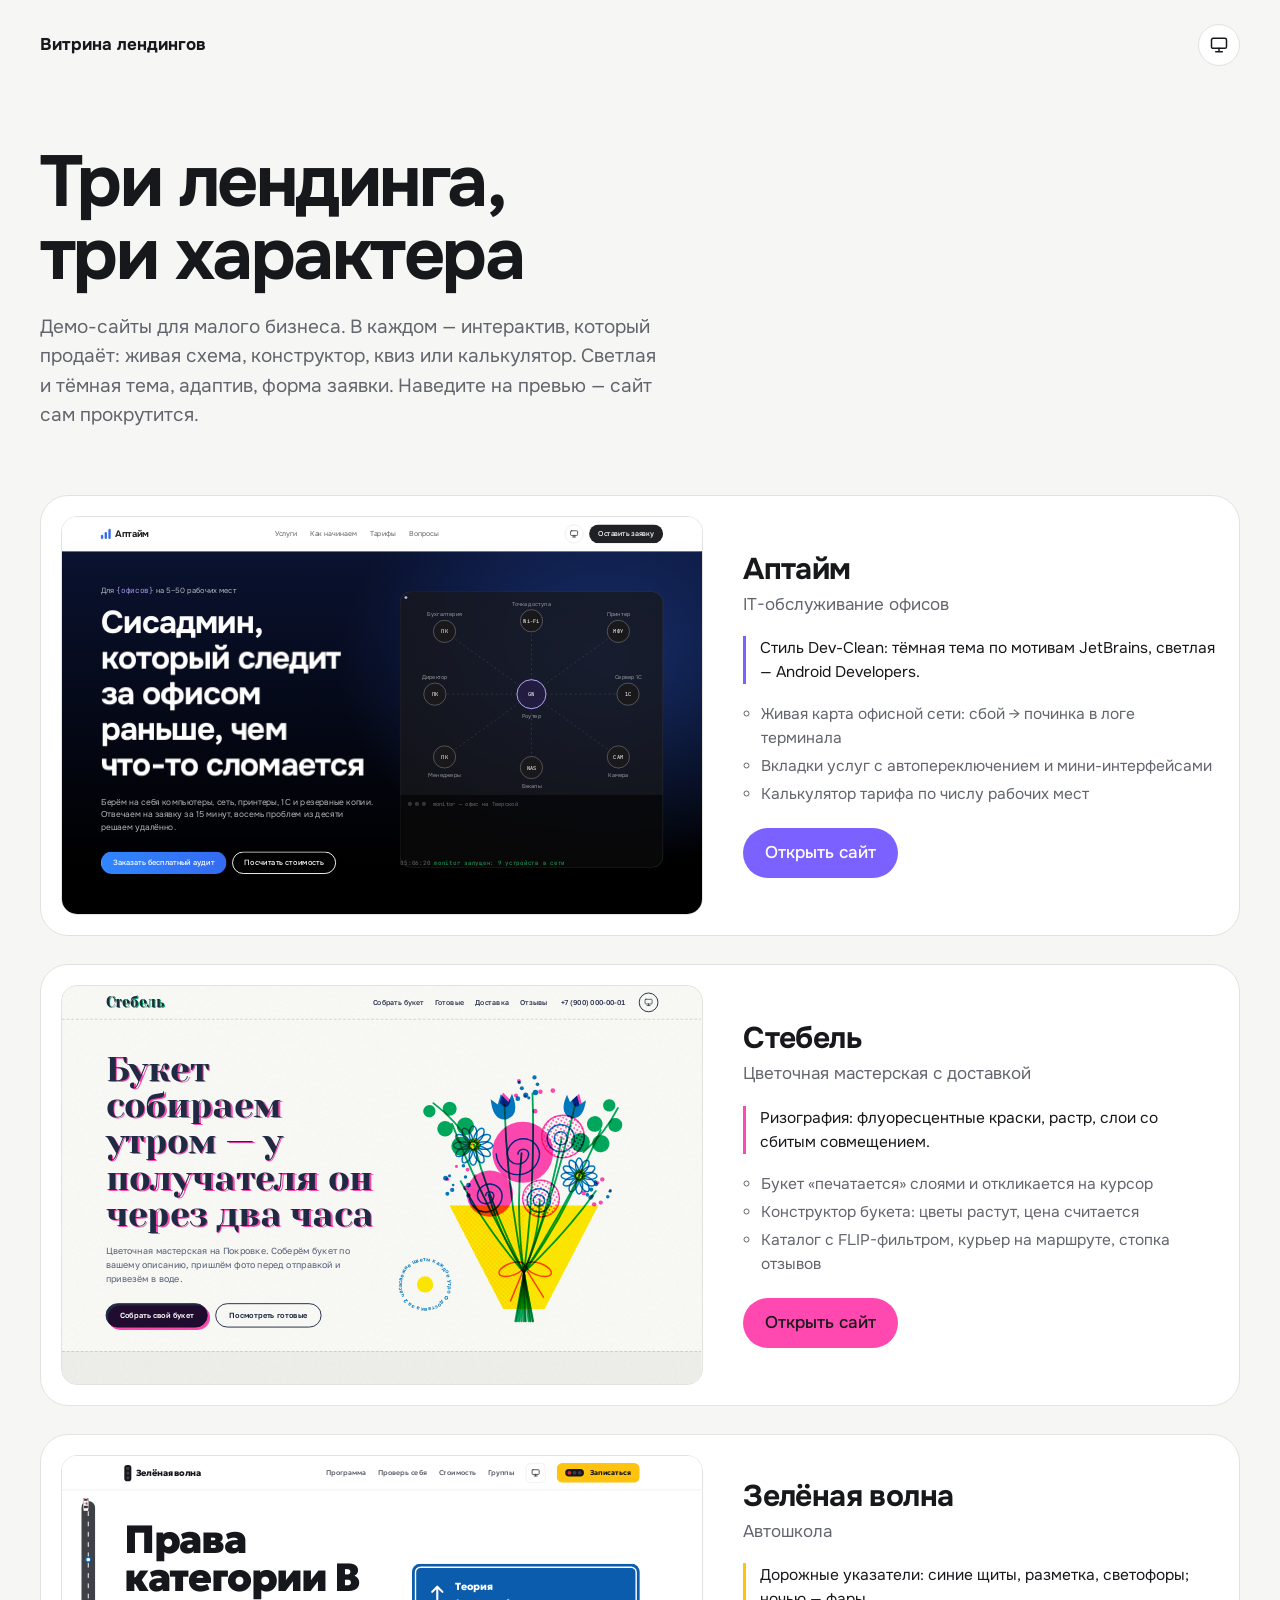
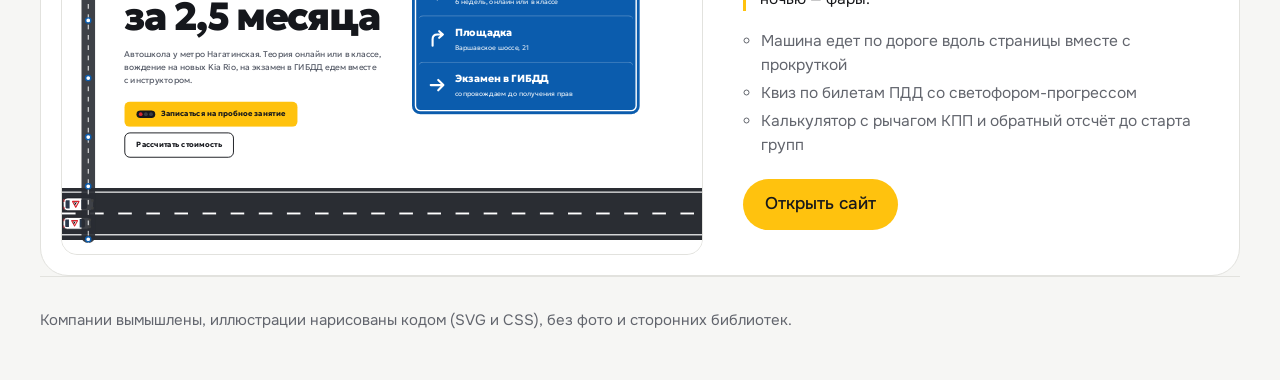
==== index.html @ 1d946eed "Витрина из трёх лендингов: IT-обслуживание, цветочная мастерская, автошкола Общие модули темы, анима" ====
<!doctype html>
<html lang="ru" data-theme="light">
<head>
  <meta charset="utf-8">
  <meta name="viewport" content="width=device-width, initial-scale=1">
  <title>Лендинги с анимацией — витрина работ</title>
  <meta name="description" content="Три демо-лендинга в разных стилях: IT-обслуживание офисов, цветочная мастерская и автошкола. Живые анимации, конструктор, квиз, калькуляторы, светлая и тёмная тема.">
  <script>document.documentElement.classList.add('js');!function(){var m='system';try{m=localStorage.getItem('ls-theme')||'system'}catch(e){}var d=m==='dark'||(m==='system'&&matchMedia('(prefers-color-scheme: dark)').matches);document.documentElement.dataset.theme=d?'dark':'light';document.documentElement.dataset.themeMode=m}()</script>
  <link rel="icon" href="data:image/svg+xml,%3Csvg xmlns='http://www.w3.org/2000/svg' viewBox='0 0 32 32'%3E%3Crect x='2' y='2' width='12' height='28' rx='4' fill='%237b61ff'/%3E%3Crect x='18' y='2' width='12' height='12' rx='4' fill='%23ff48b0'/%3E%3Crect x='18' y='18' width='12' height='12' rx='4' fill='%23ffc20e'/%3E%3C/svg%3E">
  <link rel="preconnect" href="https://fonts.googleapis.com">
  <link rel="preconnect" href="https://fonts.gstatic.com" crossorigin>
  <link href="https://fonts.googleapis.com/css2?family=Onest:wght@400;500;700&display=swap" rel="stylesheet">
  <link rel="stylesheet" href="shared/base.css">
  <style>
    :root {
      --bg: #f6f6f4;
      --surface: #ffffff;
      --text: #17181b;
      --text-2: #62656d;
      --line: #e2e2de;
      color-scheme: light;
    }

    [data-theme=dark] {
      --bg: #101113;
      --surface: #1a1b1e;
      --text: #f3f3f1;
      --text-2: #a3a5ab;
      --line: #2a2b2f;
      color-scheme: dark;
    }

    body {
      background: var(--bg);
      color: var(--text);
      font-family: 'Onest', system-ui, sans-serif;
      font-size: 17px;
      line-height: 1.55;
    }

    .wrap {
      width: min(1200px, 100% - 32px);
      margin-inline: auto;
    }

    .top {
      display: flex;
      justify-content: space-between;
      align-items: center;
      padding: 24px 0;
    }

    .top p {
      font-weight: 700;
    }

    .theme-btn {
      width: 42px;
      height: 42px;
      display: grid;
      place-items: center;
      border-radius: 50%;
      border: 1px solid var(--line);
      background: var(--surface);
    }

    .theme-btn svg {
      width: 20px;
      height: 20px;
      fill: none;
      stroke: currentColor;
      stroke-width: 1.8;
      stroke-linecap: round;
    }

    .intro {
      padding: 56px 0 64px;
      max-width: 760px;
    }

    h1 {
      font-size: clamp(38px, 6vw, 72px);
      line-height: 1.02;
      letter-spacing: -.035em;
      font-weight: 700;
    }

    .intro p {
      margin-top: 20px;
      font-size: 19px;
      color: var(--text-2);
      max-width: 36em;
    }

    .works {
      list-style: none;
      padding: 0 0 96px;
      display: grid;
      gap: 28px;
    }

    .work {
      display: grid;
      grid-template-columns: 1.35fr 1fr;
      gap: 40px;
      align-items: center;
      padding: 20px;
      border-radius: 28px;
      background: var(--surface);
      border: 1px solid var(--line);
    }

    /* Живое превью: настоящий сайт в уменьшенном окне */
    .preview {
      position: relative;
      display: block;
      aspect-ratio: 1366 / 850;
      border-radius: 16px;
      overflow: hidden;
      background: var(--bg);
      border: 1px solid var(--line);
    }

    .preview iframe {
      position: absolute;
      top: 0;
      left: 0;
      width: 1366px;
      height: 850px;
      border: 0;
      transform-origin: 0 0;
      transform: scale(var(--k, .5));
      pointer-events: none;
    }

    .preview::after {
      content: 'Открыть сайт';
      position: absolute;
      right: 14px;
      bottom: 14px;
      padding: 8px 16px;
      border-radius: 999px;
      background: var(--text);
      color: var(--bg);
      font-size: 14px;
      font-weight: 500;
      opacity: 0;
      transform: translateY(8px);
      transition: opacity .25s, transform .25s;
    }

    .work:hover .preview::after,
    .preview:focus-visible::after {
      opacity: 1;
      transform: none;
    }

    .work h2 {
      font-size: 30px;
      letter-spacing: -.02em;
      line-height: 1.1;
    }

    .niche {
      margin-top: 6px;
      color: var(--text-2);
    }

    .style {
      margin-top: 18px;
      padding-left: 14px;
      border-left: 3px solid var(--accent);
      font-size: 15.5px;
    }

    .features {
      margin-top: 18px;
      padding-left: 18px;
      color: var(--text-2);
      font-size: 15.5px;
      display: grid;
      gap: 4px;
    }

    .work a.go {
      display: inline-block;
      margin-top: 22px;
      padding: 12px 22px;
      border-radius: 999px;
      background: var(--accent);
      color: #fff;
      font-weight: 500;
      text-decoration: none;
    }

    .work:nth-child(2) a.go,
    .work:nth-child(3) a.go {
      color: #17181b;
    }

    .foot {
      padding: 32px 0 48px;
      border-top: 1px solid var(--line);
      color: var(--text-2);
      font-size: 15px;
    }

    @media (max-width: 860px) {
      .work {
        grid-template-columns: 1fr;
        gap: 20px;
      }
    }
  </style>
</head>
<body>
  <div class="wrap">
    <header class="top">
      <p>Витрина лендингов</p>
      <button class="theme-btn" type="button" data-theme-toggle>
        <svg class="ico ico-system" viewBox="0 0 24 24" aria-hidden="true"><rect x="3" y="4" width="18" height="12" rx="2"/><path d="M8 20h8M12 16v4"/></svg>
        <svg class="ico ico-light" viewBox="0 0 24 24" aria-hidden="true"><circle cx="12" cy="12" r="4"/><path d="M12 2v2M12 20v2M4.9 4.9l1.4 1.4M17.7 17.7l1.4 1.4M2 12h2M20 12h2M4.9 19.1l1.4-1.4M17.7 6.3l1.4-1.4"/></svg>
        <svg class="ico ico-dark" viewBox="0 0 24 24" aria-hidden="true"><path d="M20 14.5A8 8 0 0 1 9.5 4a8 8 0 1 0 10.5 10.5z"/></svg>
      </button>
    </header>

    <section class="intro">
      <h1>Три лендинга, три характера</h1>
      <p>Демо-сайты для малого бизнеса. В каждом — интерактив, который продаёт: живая схема, конструктор, квиз или калькулятор. Светлая и тёмная тема, адаптив, форма заявки. Наведите на превью — сайт сам прокрутится.</p>
    </section>

    <ul class="works" role="list">
      <li class="work" style="--accent:#7b61ff">
        <a class="preview" href="it-office/" aria-label="Открыть сайт «Аптайм»"><iframe src="it-office/" title="Превью сайта «Аптайм»" loading="lazy" tabindex="-1"></iframe></a>
        <div>
          <h2>Аптайм</h2>
          <p class="niche">IT-обслуживание офисов</p>
          <p class="style">Стиль Dev-Clean: тёмная тема по мотивам JetBrains, светлая — Android Developers.</p>
          <ul class="features">
            <li>Живая карта офисной сети: сбой → починка в логе терминала</li>
            <li>Вкладки услуг с автопереключением и мини-интерфейсами</li>
            <li>Калькулятор тарифа по числу рабочих мест</li>
          </ul>
          <a class="go" href="it-office/">Открыть сайт</a>
        </div>
      </li>
      <li class="work" style="--accent:#ff48b0">
        <a class="preview" href="flowers/" aria-label="Открыть сайт «Стебель»"><iframe src="flowers/" title="Превью сайта «Стебель»" loading="lazy" tabindex="-1"></iframe></a>
        <div>
          <h2>Стебель</h2>
          <p class="niche">Цветочная мастерская с доставкой</p>
          <p class="style">Ризография: флуоресцентные краски, растр, слои со сбитым совмещением.</p>
          <ul class="features">
            <li>Букет «печатается» слоями и откликается на курсор</li>
            <li>Конструктор букета: цветы растут, цена считается</li>
            <li>Каталог с FLIP-фильтром, курьер на маршруте, стопка отзывов</li>
          </ul>
          <a class="go" href="flowers/">Открыть сайт</a>
        </div>
      </li>
      <li class="work" style="--accent:#ffc20e">
        <a class="preview" href="driving-school/" aria-label="Открыть сайт «Зелёная волна»"><iframe src="driving-school/" title="Превью сайта «Зелёная волна»" loading="lazy" tabindex="-1"></iframe></a>
        <div>
          <h2>Зелёная волна</h2>
          <p class="niche">Автошкола</p>
          <p class="style">Дорожные указатели: синие щиты, разметка, светофоры; ночью — фары.</p>
          <ul class="features">
            <li>Машина едет по дороге вдоль страницы вместе с прокруткой</li>
            <li>Квиз по билетам ПДД со светофором-прогрессом</li>
            <li>Калькулятор с рычагом КПП и обратный отсчёт до старта групп</li>
          </ul>
          <a class="go" href="driving-school/">Открыть сайт</a>
        </div>
      </li>
    </ul>

    <footer class="foot">
      <p>Компании вымышлены, иллюстрации нарисованы кодом (SVG и CSS), без фото и сторонних библиотек.</p>
    </footer>
  </div>

  <script src="shared/theme.js"></script>
  <script>
    (function () {
      'use strict';
      var reduce = matchMedia('(prefers-reduced-motion: reduce)').matches;

      // Масштаб превью под ширину рамки
      function fit() {
        document.querySelectorAll('.preview').forEach(function (p) {
          p.style.setProperty('--k', p.clientWidth / 1366);
        });
      }
      addEventListener('resize', fit);
      fit();

      // При наведении превью плавно прокручивает страницу сайта вниз, при уходе — возвращает
      document.querySelectorAll('.work').forEach(function (work) {
        var frame = work.querySelector('iframe');
        var raf = null;
        function run(dir) {
          cancelAnimationFrame(raf);
          var win;
          try { win = frame.contentWindow; } catch (e) { return; }
          if (!win || reduce) return;
          (function step() {
            var doc = win.document.documentElement;
            var max = doc.scrollHeight - win.innerHeight;
            var y = win.scrollY + (dir > 0 ? 5 : -40);
            win.scrollTo({ top: Math.max(0, Math.min(y, max)), behavior: 'instant' });
            if ((dir > 0 && y < max) || (dir < 0 && y > 0)) raf = requestAnimationFrame(step);
          })();
        }
        work.addEventListener('pointerenter', function () { run(1); });
        work.addEventListener('pointerleave', function () { run(-1); });
      });

      // Тема витрины → тема превью (у всех общий ключ в localStorage)
      document.addEventListener('themechange', function () {
        document.querySelectorAll('.preview iframe').forEach(function (f) {
          try {
            f.contentDocument.documentElement.dataset.theme = document.documentElement.dataset.theme;
            f.contentDocument.documentElement.dataset.themeMode = document.documentElement.dataset.themeMode;
          } catch (e) { /* превью ещё не загрузилось */ }
        });
      });
    })();
  </script>
</body>
</html>
---- shared/base.css ----
/* Общая база для всех лендингов: сброс стилей, доступность, служебные классы.
   Цвета, шрифты и характер — в style.css каждого сайта. */

*,
*::before,
*::after {
  box-sizing: border-box;
}

html {
  -webkit-text-size-adjust: 100%;
  scroll-behavior: smooth;
  scroll-padding-top: 88px;
}

body {
  margin: 0;
  min-height: 100vh;
  text-rendering: optimizeLegibility;
  -webkit-font-smoothing: antialiased;
  overflow-x: clip;
}

h1, h2, h3, h4, p, ul, ol, figure, blockquote, dl, dd {
  margin: 0;
}

/* Длинные русские слова переносим по слогам, а не рвём посреди слова */
h1, h2, h3 {
  hyphens: auto;
  overflow-wrap: break-word;
  text-wrap: balance;
}

p {
  text-wrap: pretty;
}

ul[role=list], ol[role=list] {
  list-style: none;
  padding: 0;
}

img, svg {
  display: block;
  max-width: 100%;
}

button, input, select, textarea {
  font: inherit;
  color: inherit;
}

button {
  cursor: pointer;
}

a {
  color: inherit;
}

:focus-visible {
  outline: 3px solid var(--focus, #346bf1);
  outline-offset: 3px;
  border-radius: 6px;
}

.sr-only {
  position: absolute;
  width: 1px;
  height: 1px;
  padding: 0;
  margin: -1px;
  overflow: hidden;
  clip: rect(0 0 0 0);
  white-space: nowrap;
  border: 0;
}

/* Honeypot-поле формы: людям не видно */
.hp {
  position: absolute;
  left: -9999px;
  width: 1px;
  height: 1px;
  overflow: hidden;
}

.split-word {
  display: inline-block;
}

.split-char {
  display: inline-block;
}

/* Без анимации смены темы у браузера: свою делает theme.js */
::view-transition-old(root),
::view-transition-new(root) {
  animation: none;
  mix-blend-mode: normal;
}

/* Иконки переключателя темы: видна иконка текущего режима */
[data-theme-toggle] .ico {
  display: none;
}

[data-theme-mode=system] [data-theme-toggle] .ico-system,
[data-theme-mode=light] [data-theme-toggle] .ico-light,
[data-theme-mode=dark] [data-theme-toggle] .ico-dark {
  display: block;
}

@media (prefers-reduced-motion: reduce) {
  html {
    scroll-behavior: auto;
  }

  *,
  *::before,
  *::after {
    animation-duration: .01ms !important;
    animation-iteration-count: 1 !important;
    transition-duration: .01ms !important;
  }
}
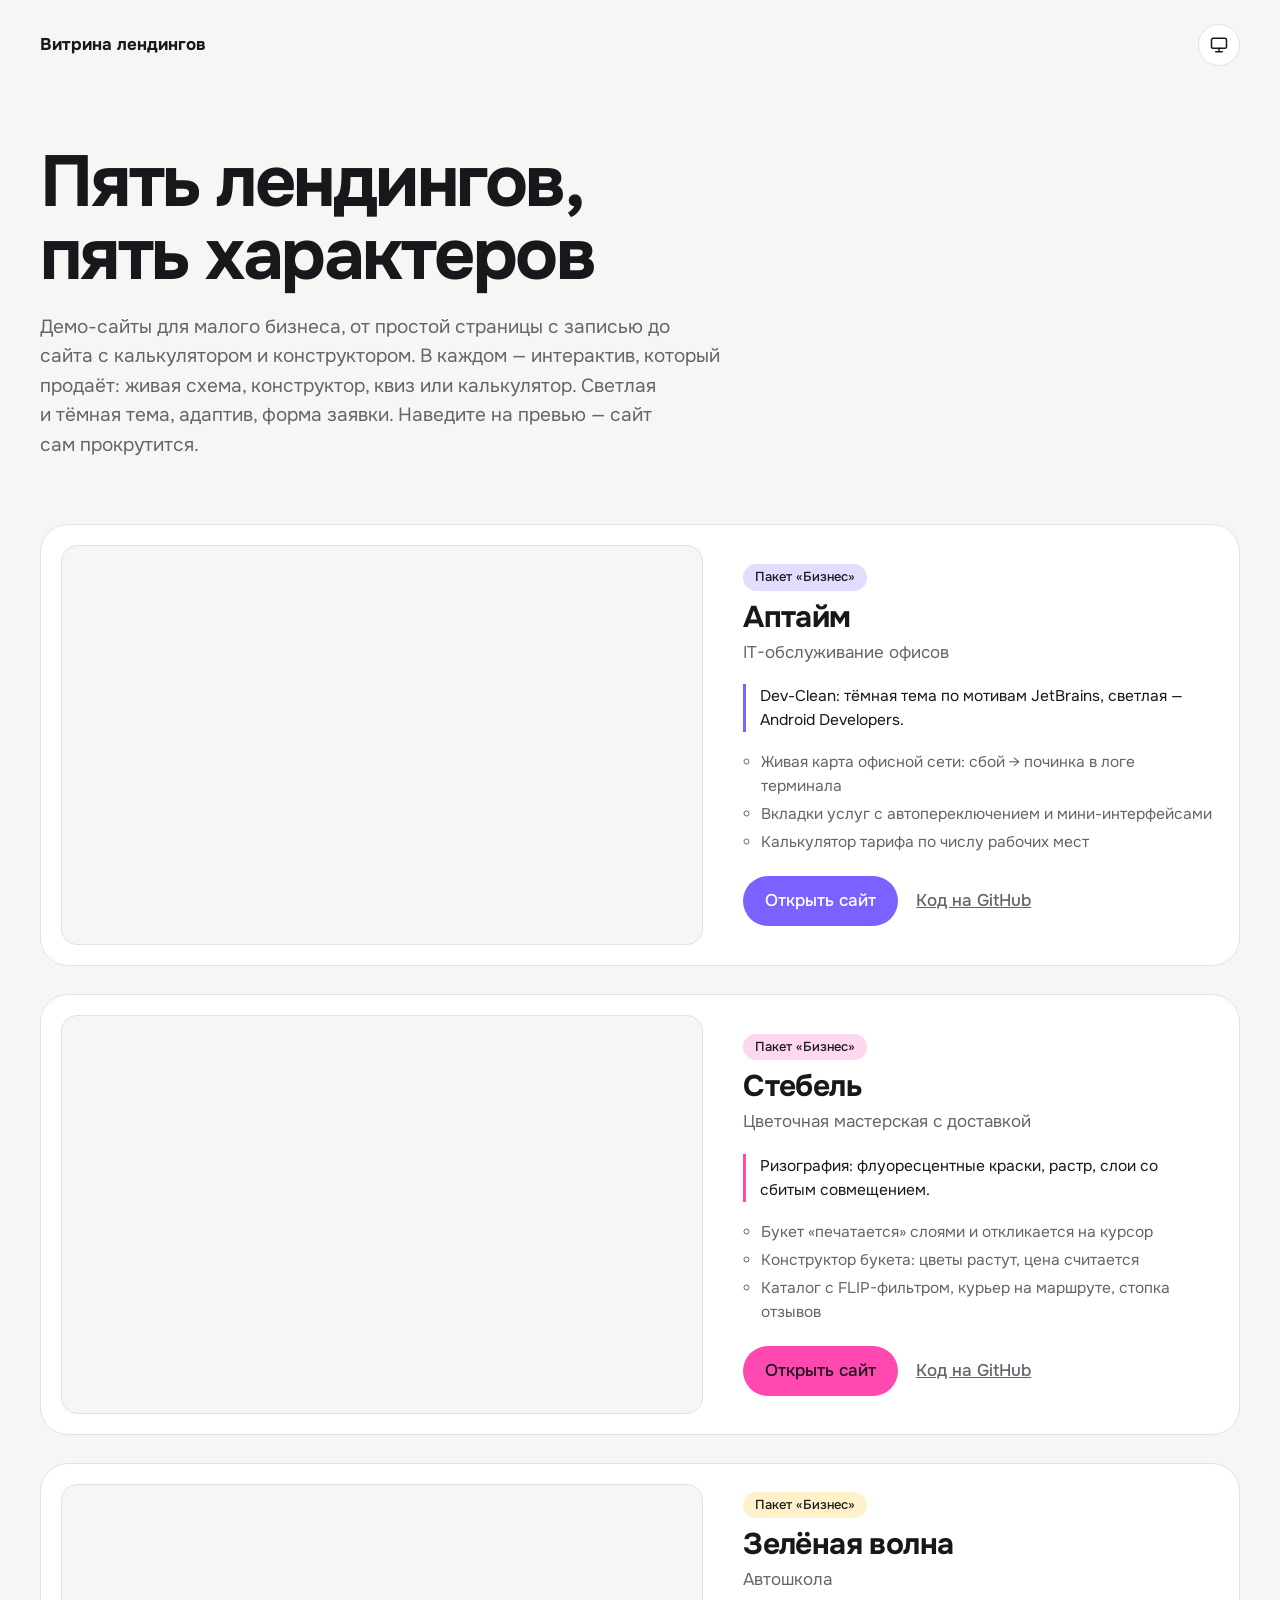
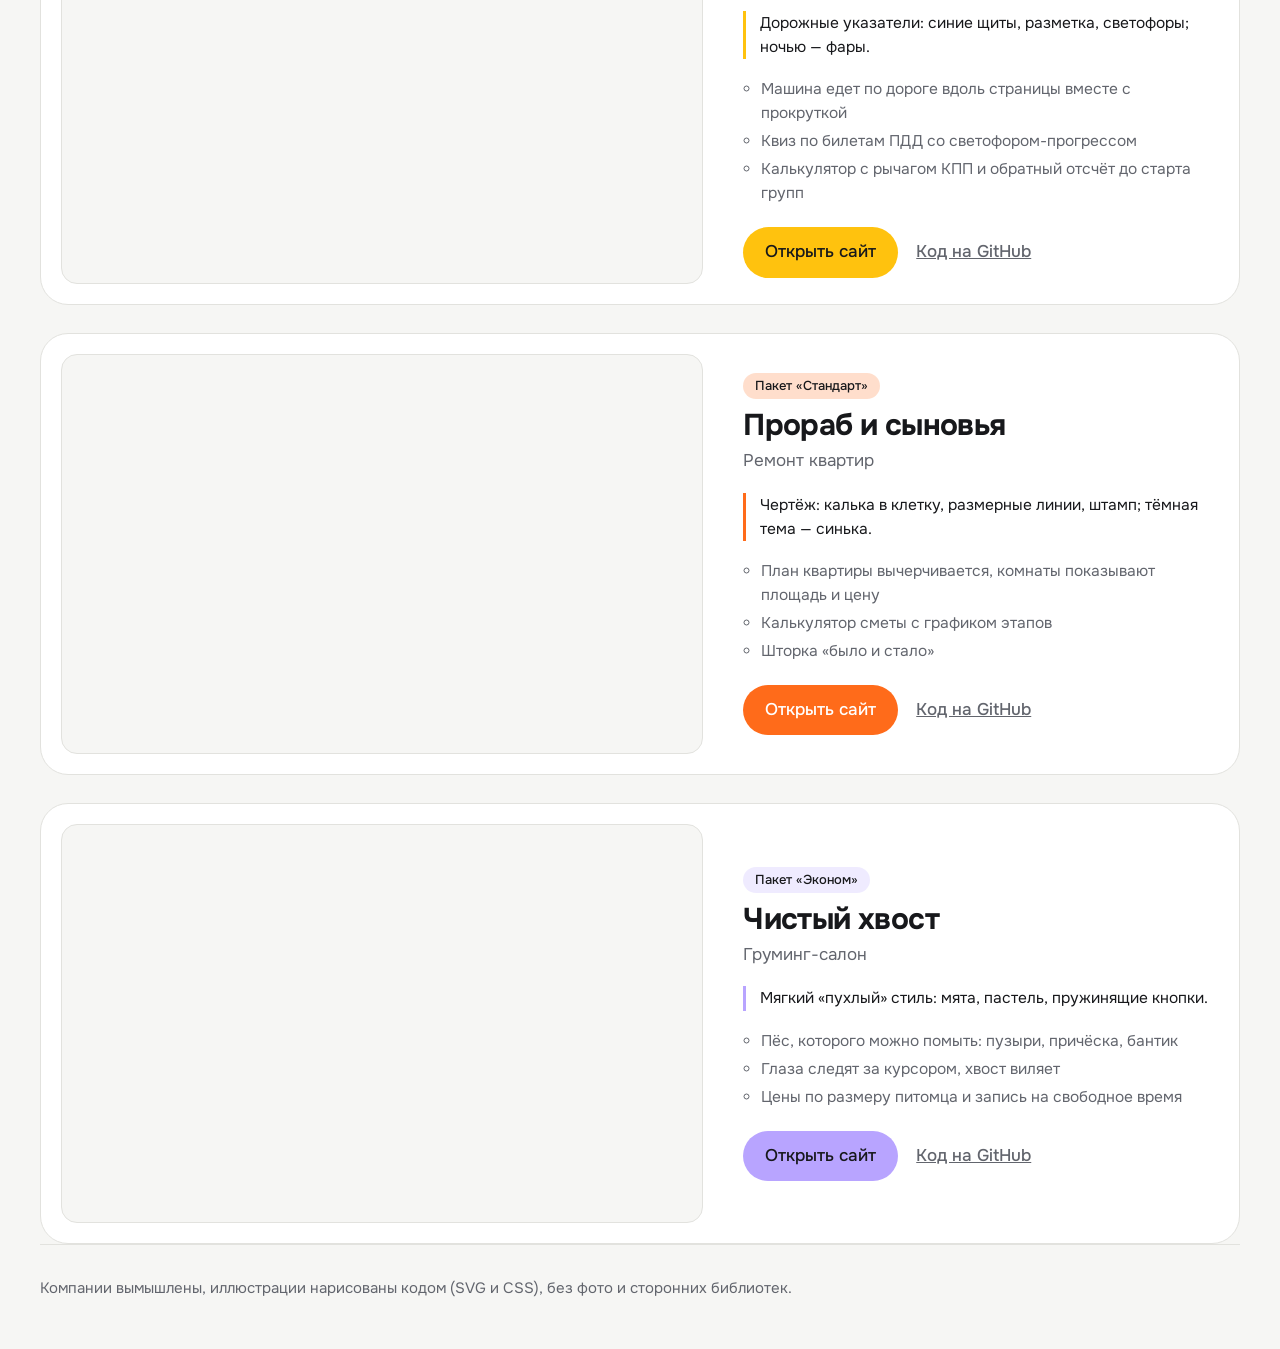
==== commit 9cc7586b: "Витрина ссылается на пять отдельных лендингов Сайты вынесены в свои репозитории с GitHub Pages; здес" ====
--- a/index.html
+++ b/index.html
@@ -4,7 +4,7 @@
   <meta charset="utf-8">
   <meta name="viewport" content="width=device-width, initial-scale=1">
   <title>Лендинги с анимацией — витрина работ</title>
-  <meta name="description" content="Три демо-лендинга в разных стилях: IT-обслуживание офисов, цветочная мастерская и автошкола. Живые анимации, конструктор, квиз, калькуляторы, светлая и тёмная тема.">
+  <meta name="description" content="Пять демо-лендингов в разных стилях: IT-обслуживание офисов, цветочная мастерская, автошкола, ремонт квартир и груминг-салон. Живые анимации, конструктор, квиз, калькуляторы, светлая и тёмная тема.">
   <script>document.documentElement.classList.add('js');!function(){var m='system';try{m=localStorage.getItem('ls-theme')||'system'}catch(e){}var d=m==='dark'||(m==='system'&&matchMedia('(prefers-color-scheme: dark)').matches);document.documentElement.dataset.theme=d?'dark':'light';document.documentElement.dataset.themeMode=m}()</script>
   <link rel="icon" href="data:image/svg+xml,%3Csvg xmlns='http://www.w3.org/2000/svg' viewBox='0 0 32 32'%3E%3Crect x='2' y='2' width='12' height='28' rx='4' fill='%237b61ff'/%3E%3Crect x='18' y='2' width='12' height='12' rx='4' fill='%23ff48b0'/%3E%3Crect x='18' y='18' width='12' height='12' rx='4' fill='%23ffc20e'/%3E%3C/svg%3E">
   <link rel="preconnect" href="https://fonts.googleapis.com">
@@ -182,20 +182,37 @@
       gap: 4px;
     }
 
+    .pack {
+      display: inline-block;
+      margin-bottom: 10px;
+      padding: 3px 12px;
+      border-radius: 999px;
+      font-size: 13px;
+      font-weight: 500;
+      background: color-mix(in srgb, var(--accent) 22%, transparent);
+    }
+
+    .links {
+      display: flex;
+      flex-wrap: wrap;
+      align-items: center;
+      gap: 18px;
+      margin-top: 22px;
+    }
+
+    .work a.code {
+      color: var(--text-2);
+      font-weight: 500;
+    }
+
     .work a.go {
       display: inline-block;
-      margin-top: 22px;
       padding: 12px 22px;
       border-radius: 999px;
       background: var(--accent);
-      color: #fff;
+      color: var(--accent-ink);
       font-weight: 500;
       text-decoration: none;
-    }
-
-    .work:nth-child(2) a.go,
-    .work:nth-child(3) a.go {
-      color: #17181b;
     }
 
     .foot {
@@ -225,28 +242,33 @@
     </header>
 
     <section class="intro">
-      <h1>Три лендинга, три характера</h1>
-      <p>Демо-сайты для малого бизнеса. В каждом — интерактив, который продаёт: живая схема, конструктор, квиз или калькулятор. Светлая и тёмная тема, адаптив, форма заявки. Наведите на превью — сайт сам прокрутится.</p>
+      <h1>Пять лендингов, пять характеров</h1>
+      <p>Демо-сайты для малого бизнеса, от простой страницы с записью до сайта с калькулятором и конструктором. В каждом — интерактив, который продаёт: живая схема, конструктор, квиз или калькулятор. Светлая и тёмная тема, адаптив, форма заявки. Наведите на превью — сайт сам прокрутится.</p>
     </section>
 
     <ul class="works" role="list">
-      <li class="work" style="--accent:#7b61ff">
-        <a class="preview" href="it-office/" aria-label="Открыть сайт «Аптайм»"><iframe src="it-office/" title="Превью сайта «Аптайм»" loading="lazy" tabindex="-1"></iframe></a>
-        <div>
+      <li class="work" style="--accent:#7b61ff;--accent-ink:#fff">
+        <a class="preview" href="https://znikdk.github.io/landing-it-service/" aria-label="Открыть сайт «Аптайм»"><iframe src="https://znikdk.github.io/landing-it-service/" title="Превью сайта «Аптайм»" loading="lazy" tabindex="-1"></iframe></a>
+        <div>
+          <p class="pack">Пакет «Бизнес»</p>
           <h2>Аптайм</h2>
           <p class="niche">IT-обслуживание офисов</p>
-          <p class="style">Стиль Dev-Clean: тёмная тема по мотивам JetBrains, светлая — Android Developers.</p>
+          <p class="style">Dev-Clean: тёмная тема по мотивам JetBrains, светлая — Android Developers.</p>
           <ul class="features">
             <li>Живая карта офисной сети: сбой → починка в логе терминала</li>
             <li>Вкладки услуг с автопереключением и мини-интерфейсами</li>
             <li>Калькулятор тарифа по числу рабочих мест</li>
           </ul>
-          <a class="go" href="it-office/">Открыть сайт</a>
-        </div>
-      </li>
-      <li class="work" style="--accent:#ff48b0">
-        <a class="preview" href="flowers/" aria-label="Открыть сайт «Стебель»"><iframe src="flowers/" title="Превью сайта «Стебель»" loading="lazy" tabindex="-1"></iframe></a>
-        <div>
+          <div class="links">
+            <a class="go" href="https://znikdk.github.io/landing-it-service/">Открыть сайт</a>
+            <a class="code" href="https://github.com/ZniKDK/landing-it-service">Код на GitHub</a>
+          </div>
+        </div>
+      </li>
+      <li class="work" style="--accent:#ff48b0;--accent-ink:#17181b">
+        <a class="preview" href="https://znikdk.github.io/landing-flowers/" aria-label="Открыть сайт «Стебель»"><iframe src="https://znikdk.github.io/landing-flowers/" title="Превью сайта «Стебель»" loading="lazy" tabindex="-1"></iframe></a>
+        <div>
+          <p class="pack">Пакет «Бизнес»</p>
           <h2>Стебель</h2>
           <p class="niche">Цветочная мастерская с доставкой</p>
           <p class="style">Ризография: флуоресцентные краски, растр, слои со сбитым совмещением.</p>
@@ -255,12 +277,16 @@
             <li>Конструктор букета: цветы растут, цена считается</li>
             <li>Каталог с FLIP-фильтром, курьер на маршруте, стопка отзывов</li>
           </ul>
-          <a class="go" href="flowers/">Открыть сайт</a>
-        </div>
-      </li>
-      <li class="work" style="--accent:#ffc20e">
-        <a class="preview" href="driving-school/" aria-label="Открыть сайт «Зелёная волна»"><iframe src="driving-school/" title="Превью сайта «Зелёная волна»" loading="lazy" tabindex="-1"></iframe></a>
-        <div>
+          <div class="links">
+            <a class="go" href="https://znikdk.github.io/landing-flowers/">Открыть сайт</a>
+            <a class="code" href="https://github.com/ZniKDK/landing-flowers">Код на GitHub</a>
+          </div>
+        </div>
+      </li>
+      <li class="work" style="--accent:#ffc20e;--accent-ink:#17181b">
+        <a class="preview" href="https://znikdk.github.io/landing-driving-school/" aria-label="Открыть сайт «Зелёная волна»"><iframe src="https://znikdk.github.io/landing-driving-school/" title="Превью сайта «Зелёная волна»" loading="lazy" tabindex="-1"></iframe></a>
+        <div>
+          <p class="pack">Пакет «Бизнес»</p>
           <h2>Зелёная волна</h2>
           <p class="niche">Автошкола</p>
           <p class="style">Дорожные указатели: синие щиты, разметка, светофоры; ночью — фары.</p>
@@ -269,7 +295,46 @@
             <li>Квиз по билетам ПДД со светофором-прогрессом</li>
             <li>Калькулятор с рычагом КПП и обратный отсчёт до старта групп</li>
           </ul>
-          <a class="go" href="driving-school/">Открыть сайт</a>
+          <div class="links">
+            <a class="go" href="https://znikdk.github.io/landing-driving-school/">Открыть сайт</a>
+            <a class="code" href="https://github.com/ZniKDK/landing-driving-school">Код на GitHub</a>
+          </div>
+        </div>
+      </li>
+      <li class="work" style="--accent:#ff6b1a;--accent-ink:#fff">
+        <a class="preview" href="https://znikdk.github.io/landing-renovation/" aria-label="Открыть сайт «Прораб и сыновья»"><iframe src="https://znikdk.github.io/landing-renovation/" title="Превью сайта «Прораб и сыновья»" loading="lazy" tabindex="-1"></iframe></a>
+        <div>
+          <p class="pack">Пакет «Стандарт»</p>
+          <h2>Прораб и сыновья</h2>
+          <p class="niche">Ремонт квартир</p>
+          <p class="style">Чертёж: калька в клетку, размерные линии, штамп; тёмная тема — синька.</p>
+          <ul class="features">
+            <li>План квартиры вычерчивается, комнаты показывают площадь и цену</li>
+            <li>Калькулятор сметы с графиком этапов</li>
+            <li>Шторка «было и стало»</li>
+          </ul>
+          <div class="links">
+            <a class="go" href="https://znikdk.github.io/landing-renovation/">Открыть сайт</a>
+            <a class="code" href="https://github.com/ZniKDK/landing-renovation">Код на GitHub</a>
+          </div>
+        </div>
+      </li>
+      <li class="work" style="--accent:#b8a4ff;--accent-ink:#17181b">
+        <a class="preview" href="https://znikdk.github.io/landing-grooming/" aria-label="Открыть сайт «Чистый хвост»"><iframe src="https://znikdk.github.io/landing-grooming/" title="Превью сайта «Чистый хвост»" loading="lazy" tabindex="-1"></iframe></a>
+        <div>
+          <p class="pack">Пакет «Эконом»</p>
+          <h2>Чистый хвост</h2>
+          <p class="niche">Груминг-салон</p>
+          <p class="style">Мягкий «пухлый» стиль: мята, пастель, пружинящие кнопки.</p>
+          <ul class="features">
+            <li>Пёс, которого можно помыть: пузыри, причёска, бантик</li>
+            <li>Глаза следят за курсором, хвост виляет</li>
+            <li>Цены по размеру питомца и запись на свободное время</li>
+          </ul>
+          <div class="links">
+            <a class="go" href="https://znikdk.github.io/landing-grooming/">Открыть сайт</a>
+            <a class="code" href="https://github.com/ZniKDK/landing-grooming">Код на GitHub</a>
+          </div>
         </div>
       </li>
     </ul>
